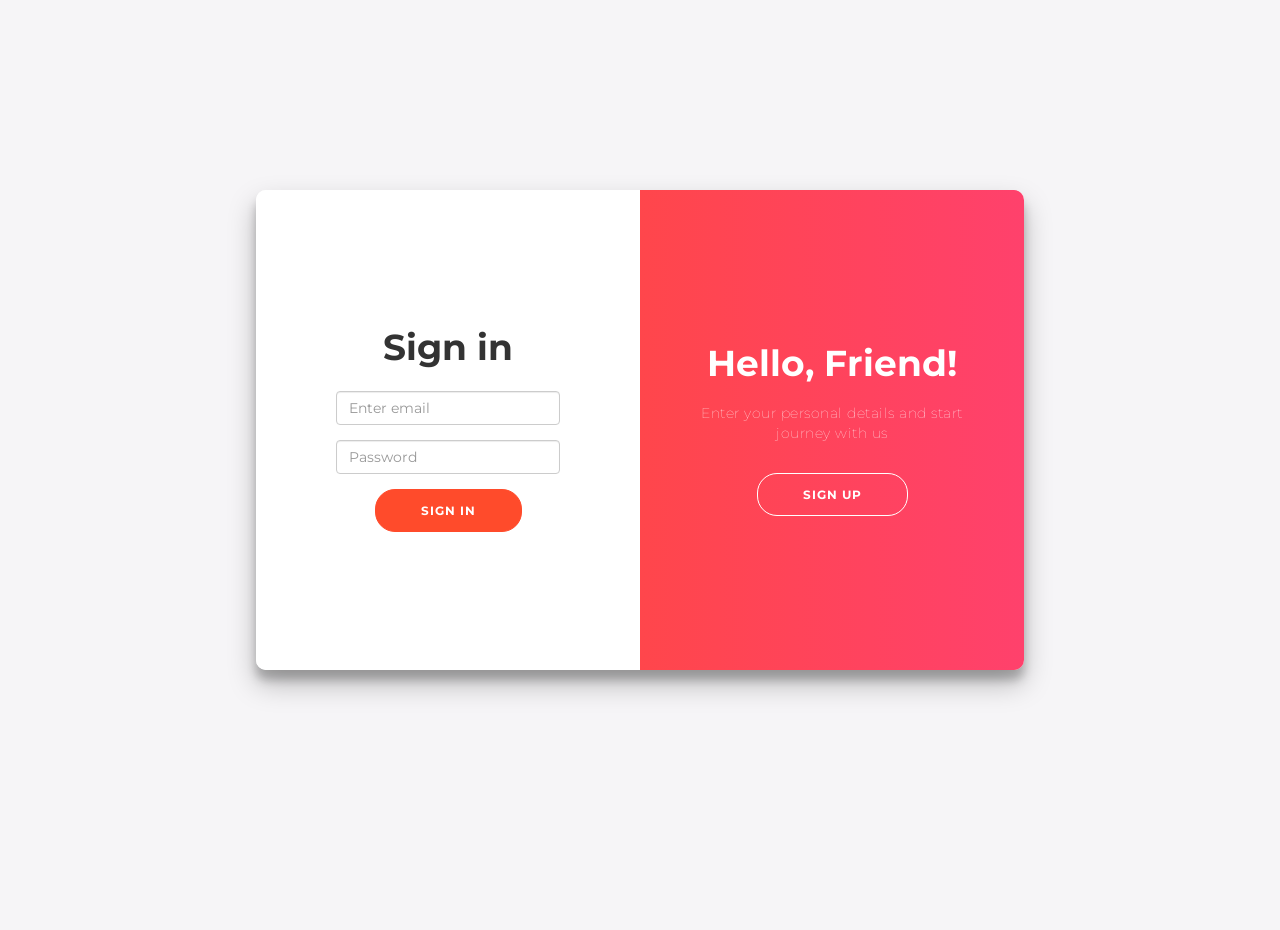
==== templates/login.html @ 074ddc78 "updated tempalates for LoginPage and Link Updating" ====
<!DOCTYPE html>
<html lang="en">
<head>
    <meta charset="UTF-8">
    <meta name="viewport" content="width=device-width, initial-scale=1.0">
	<meta http-equiv="X-UA-Compatible" content="ie=edge">
	<link rel="icon" type="image/png" sizes="56x56" href="/static/images/fav-icon/login.png">
    <title>Register/Login on Developer Dock</title>
</head>
<body>
        <div class="container" id="container">
            <div class="form-container sign-up-container">
                <form id="signup">
                    <h2 style="padding-bottom: 8% ">Create Account</h2>
                    <div class="row">
                            <input type="text" placeholder="Organization Name" id="SignName"class="form-control" required/>
                    </div>
                    <div class="row" style="padding-top : 4%">
                    	<input type="email" placeholder="Email" id="SignEmail" class="form-control" required/>
					</div>
					<div class="row" style="padding-top : 4% ; padding-bottom: 4%">
						<input type="password" placeholder="Password" id="SignPass"class="form-control" required/>
				</div>
                    <button>Sign Up</button>
                </form>
            </div>
            <div class="form-container sign-in-container">
                <form id="login">
                    <h1 style="padding-bottom: 8% ">Sign in</h1>
                    <div class="form-group">
                            <input type="email" class="form-control" id="LogEmail" aria-describedby="emailHelp" placeholder="Enter email" required>
                          </div>
                          <div class="form-group">
                            <input type="password" class="form-control" id="LogPass" placeholder="Password" required>
                          </div>
                    <button>Sign In</button>
                </form>
            </div>
            <div class="overlay-container">
                <div class="overlay">
                    <div class="overlay-panel overlay-left">
                        <h1>Welcome Back!</h1>
                        <p>To keep connected with us please login with your personal info</p>
                        <button class="ghost" id="signIn">Sign In</button>
                    </div>
                    <div class="overlay-panel overlay-right">
                        <h1>Hello, Friend!</h1>
                        <p>Enter your personal details and start journey with us</p>
                        <button class="ghost" id="signUp">Sign Up</button>
                    </div>
                </div>
            </div>
        </div>  
        <link rel="stylesheet" href="https://maxcdn.bootstrapcdn.com/bootstrap/3.4.0/css/bootstrap.min.css">
        <style>
            
@import url('https://fonts.googleapis.com/css?family=Montserrat:400,800');
* {
	box-sizing: border-box;
}

body {
	background: #f6f5f7;
	display: flex;
	justify-content: center;
	align-items: center;
	flex-direction: column;
	font-family: 'Montserrat', sans-serif;
	height: 100vh;
	margin: -20px 0 50px;
}

h1 {
	font-weight: bold;
	margin: 0;
}

h2 {
	text-align: center;
}

p {
	font-size: 14px;
	font-weight: 100;
	line-height: 20px;
	letter-spacing: 0.5px;
	margin: 20px 0 30px;
}

span {
	font-size: 12px;
}

a {
	color: #333;
	font-size: 14px;
	text-decoration: none;
	margin: 15px 0;
}

button {
	border-radius: 20px;
	border: 1px solid #FF4B2B;
	background-color: #FF4B2B;
	color: #FFFFFF;
	font-size: 12px;
	font-weight: bold;
	padding: 12px 45px;
	letter-spacing: 1px;
	text-transform: uppercase;
	transition: transform 80ms ease-in;
}

button:active {
	transform: scale(0.95);
}

button:focus {
	outline: none;
}

button.ghost {
	background-color: transparent;
	border-color: #FFFFFF;
}

form {
	background-color: #FFFFFF;
	display: flex;
	align-items: center;
	justify-content: center;
	flex-direction: column;
	padding: 0 50px;
	height: 100%;
	text-align: center;
}
.container {
	background-color: #fff;
	border-radius: 10px;
  	box-shadow: 0 14px 28px rgba(0,0,0,0.25), 
			0 10px 10px rgba(0,0,0,0.22);
	position: relative;
	overflow: hidden;
	width: 768px;
	max-width: 100%;
	min-height: 480px;
}
.form-container {
	position: absolute;
	top: 0;
	height: 100%;
	transition: all 0.6s ease-in-out;
}
.sign-in-container {
	left: 0;
	width: 50%;
	z-index: 2;
}

.container.right-panel-active .sign-in-container {
	transform: translateX(100%);
}

.sign-up-container {
	left: 0;
	width: 50%;
	opacity: 0;
	z-index: 1;
}

.container.right-panel-active .sign-up-container {
	transform: translateX(100%);
	opacity: 1;
	z-index: 5;
	animation: show 0.6s;
}

@keyframes show {
	0%, 49.99% {
		opacity: 0;
		z-index: 1;
	}
	
	50%, 100% {
		opacity: 1;
		z-index: 5;
	}
}

.overlay-container {
	position: absolute;
	top: 0;
	left: 50%;
	width: 50%;
	height: 100%;
	overflow: hidden;
	transition: transform 0.6s ease-in-out;
	z-index: 100;
}

.container.right-panel-active .overlay-container{
	transform: translateX(-100%);
}

.overlay {
	background: #FF416C;
	background: -webkit-linear-gradient(to right, #FF4B2B, #FF416C);
	background: linear-gradient(to right, #FF4B2B, #FF416C);
	background-repeat: no-repeat;
	background-size: cover;
	background-position: 0 0;
	color: #FFFFFF;
	position: relative;
	left: -100%;
	height: 100%;
	width: 200%;
  	transform: translateX(0);
	transition: transform 0.6s ease-in-out;
}

.container.right-panel-active .overlay {
  	transform: translateX(50%);
}

.overlay-panel {
	position: absolute;
	display: flex;
	align-items: center;
	justify-content: center;
	flex-direction: column;
	padding: 0 40px;
	text-align: center;
	top: 0;
	height: 100%;
	width: 50%;
	transform: translateX(0);
	transition: transform 0.6s ease-in-out;
}

.overlay-left {
	transform: translateX(-20%);
}

.container.right-panel-active .overlay-left {
	transform: translateX(0);
}

.overlay-right {
	right: 0;
	transform: translateX(0);
}

.container.right-panel-active .overlay-right {
	transform: translateX(20%);
}

.social-container {
	margin: 20px 0;
}

.social-container a {
	border: 1px solid #DDDDDD;
	border-radius: 50%;
	display: inline-flex;
	justify-content: center;
	align-items: center;
	margin: 0 5px;
	height: 40px;
	width: 40px;
}

footer {
    background-color: #222;
    color: #fff;
    font-size: 14px;
    bottom: 0;
    position: fixed;
    left: 0;
    right: 0;
    text-align: center;
    z-index: 999;
}

footer p {
    margin: 10px 0;
}

footer i {
    color: red;
}

footer a {
    color: #3c97bf;
    text-decoration: none;
}

/* Radio Box CSS */

.checkboxes-and-radios {
	
	 width: 280px;
	 padding-right: 45px;
}
 .checkboxes-and-radios input {
	 display: none;
}
 .checkboxes-and-radios label {
	 cursor: pointer;
	 padding-right: 35px;
	 position: relative;
	 display: block;
	 font-size: 18px;
	 padding: 15px 0;
}
 .checkboxes-and-radios input[type="checkbox"], .checkboxes-and-radios input[type="radio"] {
	 position: absolute;
	 visibility: hidden !important;
}
 .checkboxes-and-radios input[type="checkbox"] + label:before, .checkboxes-and-radios input[type="checkbox"] + label:after, .checkboxes-and-radios input[type="radio"] + label:before, .checkboxes-and-radios input[type="radio"] + label:after {
	 content: "";
	 position: absolute;
	 top: 50%;
	 margin-top: -7.5px;
	 box-sizing: border-box;
}
 .checkboxes-and-radios input[type="checkbox"] + label:before, .checkboxes-and-radios input[type="radio"] + label:before {
	 width: 30px;
	 height: 15px;
	 right: 0px;
	 background: #fff;
	 border: 1px solid #e4e3e1;
	 border-radius: 15px;
}
 .checkboxes-and-radios input[type="checkbox"] + label:after, .checkboxes-and-radios input[type="radio"] + label:after {
	 width: 15px;
	 height: 15px;
	 right: 15px;
	 background: #bdbdbd;
	 border-radius: 50%;
	 transition: all 200ms ease-out;
}
 .checkboxes-and-radios input[type="checkbox"]:checked + label:after, .checkboxes-and-radios input[type="radio"]:checked + label:after {
	 right: 0px;
	 background: #ff9800;
}
 

        </style>
    <script src="https://ajax.googleapis.com/ajax/libs/jquery/3.4.1/jquery.min.js"></script>
    <script src="https://maxcdn.bootstrapcdn.com/bootstrap/3.4.0/js/bootstrap.min.js"></script>

        <script>
        const signUpButton = document.getElementById('signUp');
const signInButton = document.getElementById('signIn');
const container = document.getElementById('container');

signUpButton.addEventListener('click', () => {
	container.classList.add("right-panel-active");
});

signInButton.addEventListener('click', () => {
	container.classList.remove("right-panel-active");
});
		</script>
	<script>

$(document).ready(
function () {
		
	$('#signup').on('submit', function (event) {
		$.ajax({
                    data :{
						name : $('#SignName').val(),
                        email : $('#SignEmail').val(),
                        password :$('#SignPass').val()
						
                    },
                    type : "POST",
                    url : '/sign_action'
          })
              .done(function(data){
                  if (data.check)
                  {
					$(location).attr('href', data.link);
                  }
                  else{
                      
					alert("Register");
                  }
              });
		event.preventDefault();
	});

	
	$('#login').on('submit', function (event) {
		$.ajax({
                    data :{
						email : $('#LogEmail').val(),
                        password :$('#LogPass').val()
                    },
                    type : "POST",
                    url : '/login_action'
          })
              .done(function(data){
		
				  if (data.check)
                  {
					$(location).attr('href', data.link);
                  }
                  else{
                      
					alert("Invalid Credentials");
                  }

              });
	event.preventDefault();
});
			
	
});
	</script>
</body>
</html>
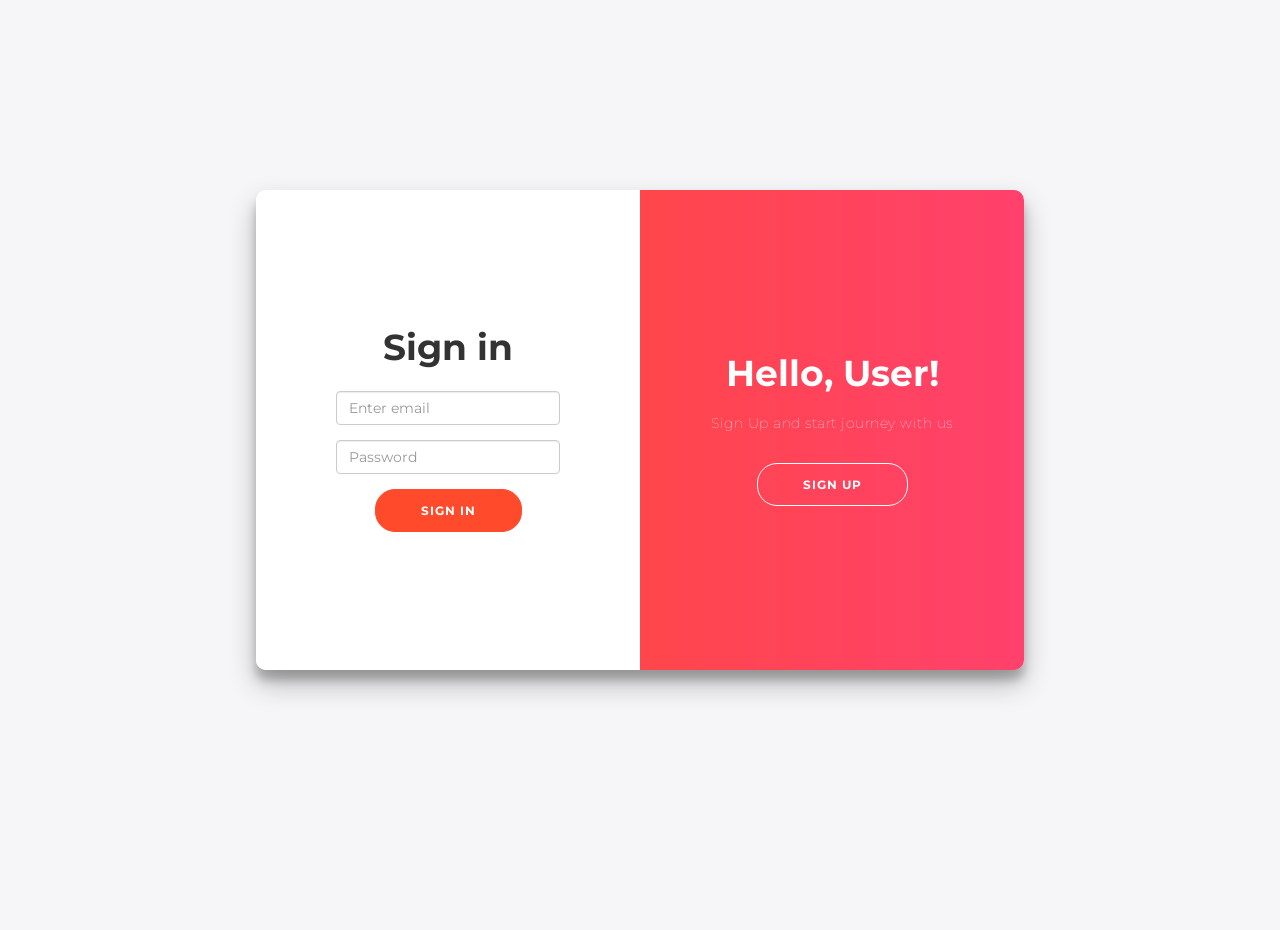
==== commit 2a69b67f: "modified meta-data for AuthPage" ====
--- a/templates/login.html
+++ b/templates/login.html
@@ -5,7 +5,7 @@
     <meta name="viewport" content="width=device-width, initial-scale=1.0">
 	<meta http-equiv="X-UA-Compatible" content="ie=edge">
 	<link rel="icon" type="image/png" sizes="56x56" href="/static/images/fav-icon/login.png">
-    <title>Register/Login on Developer Dock</title>
+    <title>Get Started on Allocative</title>
 </head>
 <body>
         <div class="container" id="container">
@@ -21,6 +21,14 @@
 					<div class="row" style="padding-top : 4% ; padding-bottom: 4%">
 						<input type="password" placeholder="Password" id="SignPass"class="form-control" required/>
 				</div>
+					<div class="row">
+						<div class="checkboxes-and-radios">
+							<input type="radio" name="category" id="radio-2" value="Customer">
+							<label for="radio-2">Customer</label>
+							<input type="radio" name="category" id="radio-3" value="CloudProvider" checked>
+							<label for="radio-3">Cloud Provider</label>
+						  </div>
+					</div>	
                     <button>Sign Up</button>
                 </form>
             </div>
@@ -44,8 +52,8 @@
                         <button class="ghost" id="signIn">Sign In</button>
                     </div>
                     <div class="overlay-panel overlay-right">
-                        <h1>Hello, Friend!</h1>
-                        <p>Enter your personal details and start journey with us</p>
+                        <h1>Hello, User!</h1>
+                        <p>Sign Up and start journey with us</p>
                         <button class="ghost" id="signUp">Sign Up</button>
                     </div>
                 </div>
@@ -372,8 +380,8 @@
                     data :{
 						name : $('#SignName').val(),
                         email : $('#SignEmail').val(),
-                        password :$('#SignPass').val()
-						
+                        password :$('#SignPass').val(),
+						category: $('input[name="category"]:checked').val()
                     },
                     type : "POST",
                     url : '/sign_action'
@@ -381,11 +389,11 @@
               .done(function(data){
                   if (data.check)
                   {
-					$(location).attr('href', data.link);
+					$(location).attr('href', data.link)
                   }
                   else{
-                      
-					alert("Register");
+                    //   
+					alert("Register")
                   }
               });
 		event.preventDefault();
@@ -402,16 +410,13 @@
                     url : '/login_action'
           })
               .done(function(data){
-		
-				  if (data.check)
+                  if (data.check)
                   {
-					$(location).attr('href', data.link);
+					$(location).attr('href', data.link);	
                   }
                   else{
-                      
-					alert("Invalid Credentials");
+						alert("Error")
                   }
-
               });
 	event.preventDefault();
 });
